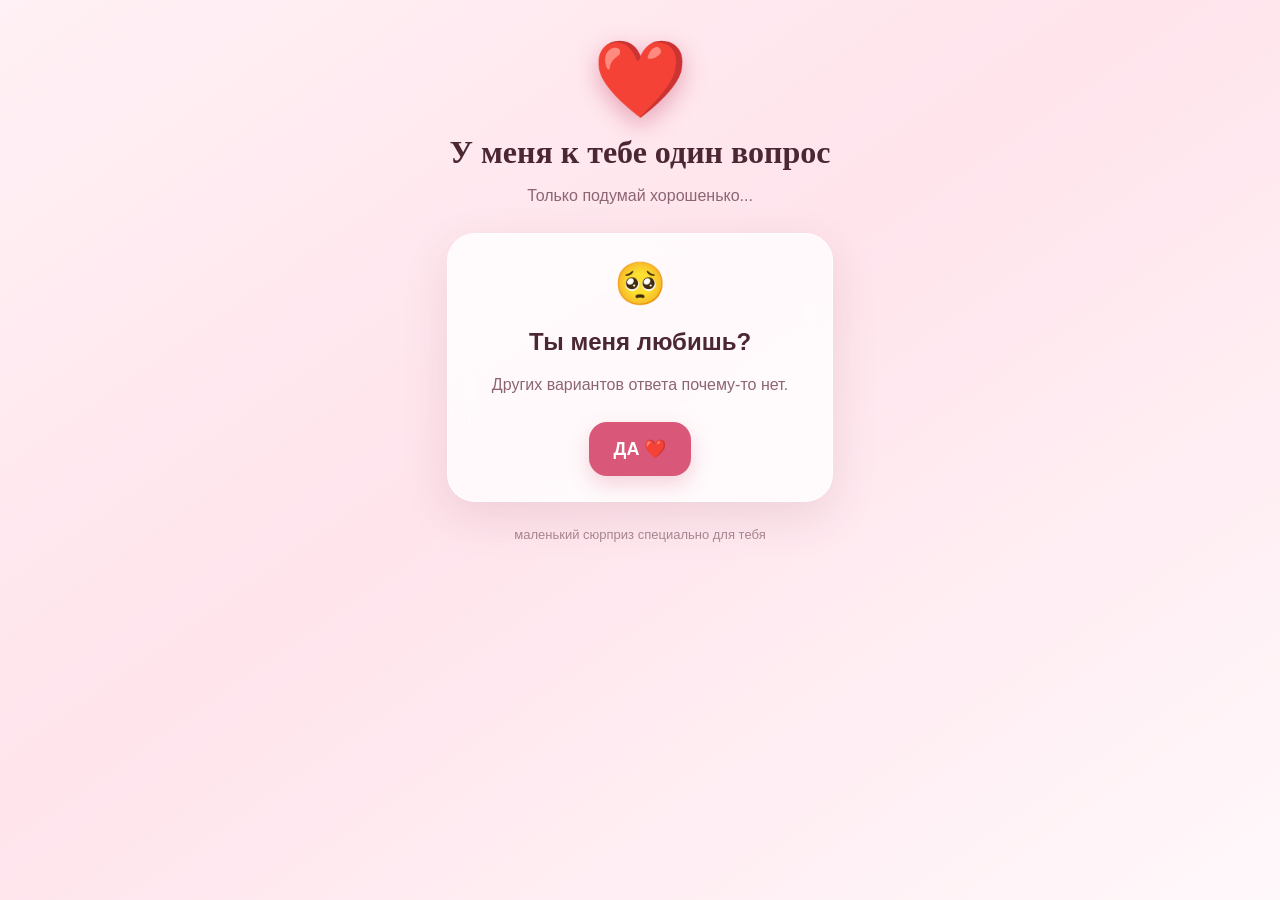
==== index.html.html @ b6ec6334 "Add files via upload" ====
<!DOCTYPE html>
<html lang="ru">
<head>
<meta charset="UTF-8">
<meta name="viewport" content="width=device-width, initial-scale=1.0">
<title>Для тебя ❤️</title>
<style>
*{box-sizing:border-box}
body{
  margin:0; min-height:100vh; font-family:-apple-system,BlinkMacSystemFont,"Segoe UI",sans-serif;
  background:linear-gradient(145deg,#fff1f5,#ffe4ec 45%,#fff8fa);
  color:#4b2633; display:flex; justify-content:center; overflow-x:hidden;
}
.page{width:min(100%,430px);min-height:100vh;padding:35px 22px 60px;text-align:center}
.heart{font-size:76px;animation:pulse 1.5s infinite;filter:drop-shadow(0 8px 12px #e7a1b4)}
@keyframes pulse{50%{transform:scale(1.08)}}
h1{font-family:Georgia,serif;font-size:32px;margin:10px 0}
.subtitle{color:#8d6572;margin-bottom:28px}
.card{
  background:rgba(255,255,255,.78);backdrop-filter:blur(12px);
  border:1px solid rgba(255,255,255,.9);border-radius:28px;
  padding:25px 20px;box-shadow:0 15px 45px rgba(128,55,78,.13)
}
button{
  border:0;border-radius:18px;padding:16px 25px;font-size:18px;font-weight:700;
  cursor:pointer;background:#d95778;color:white;box-shadow:0 8px 20px #d9577840;
  transition:.2s
}
button:active{transform:scale(.96)}
.hidden{display:none}
.gifts{display:grid;gap:14px;margin-top:22px}
.gift{
  padding:20px;border-radius:22px;background:white;text-align:left;cursor:pointer;
  box-shadow:0 8px 25px #7c3d5212;transition:.2s
}
.gift:hover{transform:translateY(-2px)}
.icon{font-size:30px;float:left;margin-right:14px}
.gift b{display:block;font-size:18px;margin-bottom:4px}
.gift span{color:#8d6572;font-size:14px}
.section{margin-top:20px}
.back{background:#f2c1ce;color:#713448;font-size:14px;padding:11px 17px}
.photos{display:grid;grid-template-columns:1fr 1fr;gap:10px}
.photo{
  height:150px;border-radius:18px;background:linear-gradient(135deg,#f3b7c7,#fce7ed);
  display:flex;align-items:center;justify-content:center;font-size:42px;
}
.note{
  font-family:Georgia,serif;font-size:18px;line-height:1.65;text-align:left;
  background:#fffaf1;padding:25px;border-radius:18px;box-shadow:inset 0 0 0 1px #f0dfc8
}
.envelope{font-size:65px;margin:8px}
.player{padding:25px;background:#27151d;color:white;border-radius:22px}
.disc{font-size:70px;animation:spin 4s linear infinite;animation-play-state:paused}
.playing .disc{animation-play-state:running}
@keyframes spin{to{transform:rotate(360deg)}}
.small{font-size:13px;color:#a98792;margin-top:25px}
</style>
</head>
<body>
<div class="page">

<div id="start">
  <div class="heart">❤️</div>
  <h1>У меня к тебе один вопрос</h1>
  <p class="subtitle">Только подумай хорошенько...</p>
  <div class="card">
    <div style="font-size:42px">🥺</div>
    <h2>Ты меня любишь?</h2>
    <p class="subtitle">Других вариантов ответа почему-то нет.</p>
    <button onclick="show('gifts')">ДА ❤️</button>
  </div>
  <p class="small">маленький сюрприз специально для тебя</p>
</div>

<div id="gifts" class="hidden">
  <div class="heart" style="font-size:55px">💗</div>
  <h1>Тогда это всё твоё</h1>
  <p class="subtitle">Я приготовил для тебя три маленьких подарка</p>
  <div class="gifts">
    <div class="gift" onclick="show('photos')">
      <div class="icon">📸</div><b>Наши моменты</b><span>Фотографии, которые я хочу сохранить</span>
    </div>
    <div class="gift" onclick="show('music')">
      <div class="icon">🎵</div><b>Наша песня</b><span>Та самая песня, которая напоминает мне о тебе</span>
    </div>
    <div class="gift" onclick="show('letter')">
      <div class="icon">💌</div><b>Письмо для тебя</b><span>То, что я хочу сказать тебе лично</span>
    </div>
  </div>
</div>

<div id="photos" class="hidden section">
  <h1>Наши моменты 📸</h1>
  <p class="subtitle">Здесь будут ваши фотографии</p>
  <div class="photos">
    <div class="photo">📷</div><div class="photo">💞</div>
    <div class="photo">✨</div><div class="photo">🫶</div>
  </div>
  <br><button class="back" onclick="show('gifts')">← назад к подаркам</button>
</div>

<div id="music" class="hidden section">
  <h1>Наша песня 🎵</h1>
  <p class="subtitle">Здесь будет ваша песня</p>
  <div class="player" id="player">
    <div class="disc">💿</div>
    <h2>Твоя песня</h2>
    <p style="color:#d6b9c2">Нажми play — в настоящей версии здесь будет музыка</p>
    <button onclick="toggleMusic()">▶︎ Play</button>
  </div>
  <br><button class="back" onclick="show('gifts')">← назад к подаркам</button>
</div>

<div id="letter" class="hidden section">
  <div class="envelope">💌</div>
  <h1>Для тебя</h1>
  <div class="note">
    Любовь моя,<br><br>
    это пока только тестовая версия моего маленького сюрприза.
    Но в настоящей версии здесь будет письмо, которое я напишу специально для тебя.
    <br><br>
    Спасибо за то, что ты есть в моей жизни. ❤️
    <br><br>
    Твой человек.
  </div>
  <br><button class="back" onclick="show('gifts')">← назад к подаркам</button>
</div>

</div>
<script>
function show(id){
  ['start','gifts','photos','music','letter'].forEach(x=>document.getElementById(x).classList.add('hidden'));
  document.getElementById(id).classList.remove('hidden');
  window.scrollTo(0,0);
}
function toggleMusic(){
  document.getElementById('player').classList.toggle('playing');
}
</script>
</body>
</html>
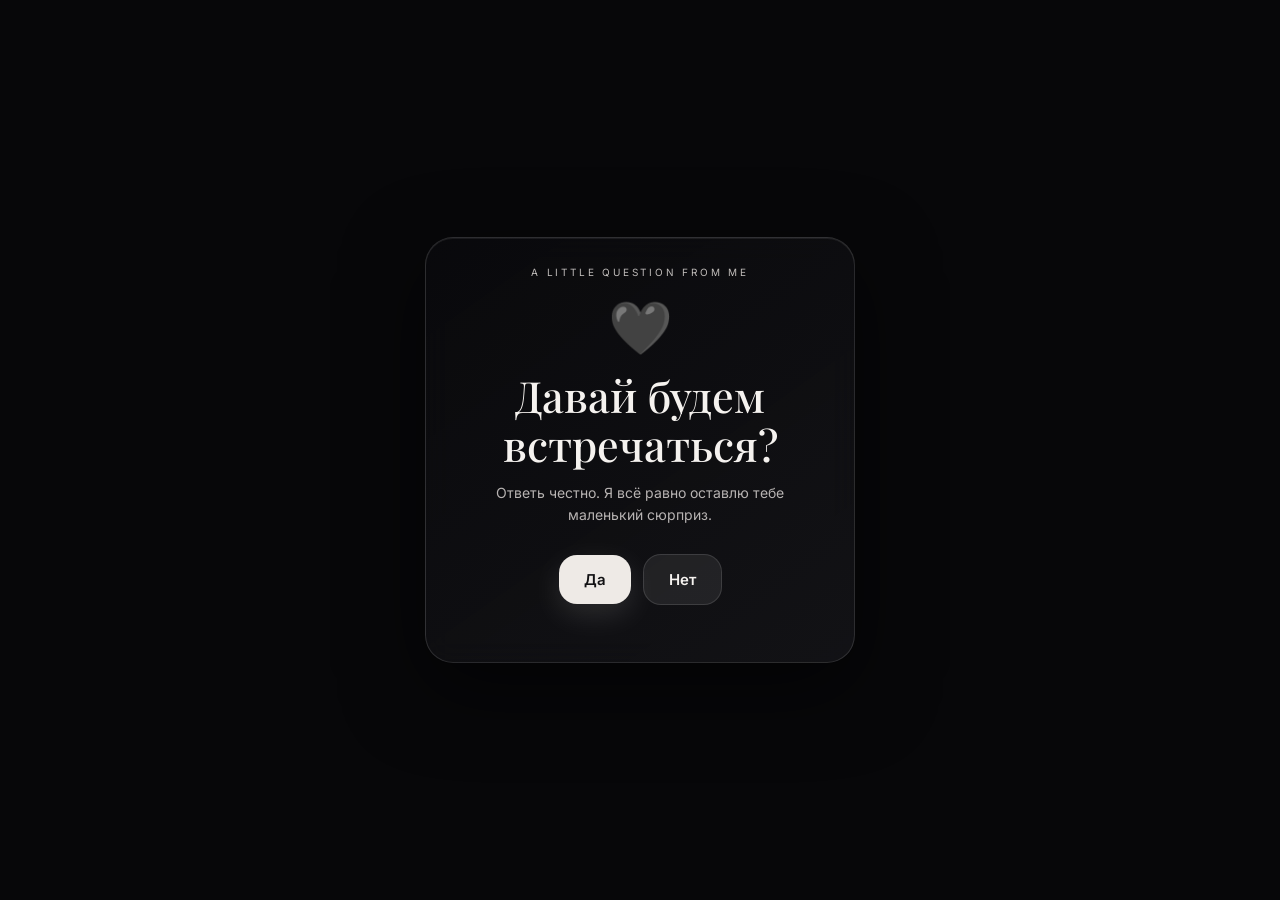
==== commit 295475a7: "Add files via upload" ====
--- a/index.html.html
+++ b/index.html.html
@@ -3,139 +3,112 @@
 <head>
 <meta charset="UTF-8">
 <meta name="viewport" content="width=device-width, initial-scale=1.0">
-<title>Для тебя ❤️</title>
+<title>Для тебя 🖤</title>
+<link rel="preconnect" href="https://fonts.googleapis.com">
+<link rel="preconnect" href="https://fonts.gstatic.com" crossorigin>
+<link href="https://fonts.googleapis.com/css2?family=Caveat:wght@400;500;600;700&family=Inter:wght@400;500;600&family=Playfair+Display:wght@500;600&display=swap" rel="stylesheet">
 <style>
-*{box-sizing:border-box}
-body{
-  margin:0; min-height:100vh; font-family:-apple-system,BlinkMacSystemFont,"Segoe UI",sans-serif;
-  background:linear-gradient(145deg,#fff1f5,#ffe4ec 45%,#fff8fa);
-  color:#4b2633; display:flex; justify-content:center; overflow-x:hidden;
-}
-.page{width:min(100%,430px);min-height:100vh;padding:35px 22px 60px;text-align:center}
-.heart{font-size:76px;animation:pulse 1.5s infinite;filter:drop-shadow(0 8px 12px #e7a1b4)}
-@keyframes pulse{50%{transform:scale(1.08)}}
-h1{font-family:Georgia,serif;font-size:32px;margin:10px 0}
-.subtitle{color:#8d6572;margin-bottom:28px}
-.card{
-  background:rgba(255,255,255,.78);backdrop-filter:blur(12px);
-  border:1px solid rgba(255,255,255,.9);border-radius:28px;
-  padding:25px 20px;box-shadow:0 15px 45px rgba(128,55,78,.13)
-}
-button{
-  border:0;border-radius:18px;padding:16px 25px;font-size:18px;font-weight:700;
-  cursor:pointer;background:#d95778;color:white;box-shadow:0 8px 20px #d9577840;
-  transition:.2s
-}
-button:active{transform:scale(.96)}
-.hidden{display:none}
-.gifts{display:grid;gap:14px;margin-top:22px}
-.gift{
-  padding:20px;border-radius:22px;background:white;text-align:left;cursor:pointer;
-  box-shadow:0 8px 25px #7c3d5212;transition:.2s
-}
-.gift:hover{transform:translateY(-2px)}
-.icon{font-size:30px;float:left;margin-right:14px}
-.gift b{display:block;font-size:18px;margin-bottom:4px}
-.gift span{color:#8d6572;font-size:14px}
-.section{margin-top:20px}
-.back{background:#f2c1ce;color:#713448;font-size:14px;padding:11px 17px}
-.photos{display:grid;grid-template-columns:1fr 1fr;gap:10px}
-.photo{
-  height:150px;border-radius:18px;background:linear-gradient(135deg,#f3b7c7,#fce7ed);
-  display:flex;align-items:center;justify-content:center;font-size:42px;
-}
-.note{
-  font-family:Georgia,serif;font-size:18px;line-height:1.65;text-align:left;
-  background:#fffaf1;padding:25px;border-radius:18px;box-shadow:inset 0 0 0 1px #f0dfc8
-}
-.envelope{font-size:65px;margin:8px}
-.player{padding:25px;background:#27151d;color:white;border-radius:22px}
-.disc{font-size:70px;animation:spin 4s linear infinite;animation-play-state:paused}
-.playing .disc{animation-play-state:running}
-@keyframes spin{to{transform:rotate(360deg)}}
-.small{font-size:13px;color:#a98792;margin-top:25px}
+*{box-sizing:border-box}html,body{margin:0;min-height:100%;background:#070709;color:#f5f2ef}
+body{font-family:Inter,system-ui,sans-serif;overflow-x:hidden}
+body:before{content:"";position:fixed;inset:0;z-index:-3;background:linear-gradient(180deg,rgba(3,3,5,.25),rgba(3,3,5,.9)),url("ghost.jpg") center/cover no-repeat;filter:saturate(.45) contrast(1.08);transform:scale(1.04)}
+body:after{content:"";position:fixed;inset:0;z-index:-2;pointer-events:none;background:radial-gradient(circle at 50% 30%,transparent 0 18%,rgba(0,0,0,.48) 78%),linear-gradient(90deg,rgba(0,0,0,.48),transparent 35%,transparent 65%,rgba(0,0,0,.48))}
+#fog{position:fixed;inset:-20%;z-index:-1;pointer-events:none;opacity:.28;background:radial-gradient(ellipse at 20% 70%,rgba(235,235,240,.18),transparent 34%),radial-gradient(ellipse at 80% 55%,rgba(235,235,240,.13),transparent 31%);filter:blur(24px);animation:fog 18s ease-in-out infinite alternate}
+@keyframes fog{to{transform:translate3d(5%,-2%,0) scale(1.08);opacity:.4}}
+.screen{min-height:100svh;display:flex;align-items:center;justify-content:center;padding:28px 18px;opacity:1;transform:scale(1);transition:opacity .65s ease,transform .65s ease}
+.screen.out{opacity:0;transform:scale(1.04);pointer-events:none}.page{width:min(100%,430px);text-align:center}
+.kicker{text-transform:uppercase;letter-spacing:.28em;font-size:10px;color:#c0bcba;margin-bottom:18px}
+h1{font-family:"Playfair Display",Georgia,serif;font-size:clamp(31px,8vw,43px);line-height:1.15;font-weight:500;margin:0 0 12px}
+.subtitle{color:#b8b4b3;font-size:14px;line-height:1.6;margin:0 auto 28px;max-width:320px}
+.ghost-card{padding:28px 20px 25px;border:1px solid rgba(255,255,255,.13);border-radius:28px;background:linear-gradient(145deg,rgba(10,10,13,.76),rgba(35,35,40,.43));box-shadow:0 25px 80px rgba(0,0,0,.55),inset 0 1px rgba(255,255,255,.07);backdrop-filter:blur(14px)}
+.heart{font-size:52px;display:block;margin-bottom:12px;animation:heartbeat 2.2s ease-in-out infinite}@keyframes heartbeat{0%,100%{transform:scale(1)}50%{transform:scale(1.08)}}
+.buttons{display:flex;gap:12px;justify-content:center;align-items:center;margin-top:25px}
+button{border:0;color:#f5f2ef;font:600 15px Inter,sans-serif;cursor:pointer;touch-action:manipulation}
+.yes,.no{border-radius:18px;padding:15px 25px;transition:all .35s cubic-bezier(.2,.8,.2,1)}
+.yes{background:#eeeae6;color:#121214;box-shadow:0 10px 30px rgba(255,255,255,.12)}.no{background:rgba(255,255,255,.08);border:1px solid rgba(255,255,255,.12)}
+.yes:active,.no:active{transform:scale(.96)}.hint{font-size:11px;color:#858180;margin-top:17px;min-height:15px}
+#dateScreen,#cardsScreen{display:none}.date-grid{display:grid;gap:12px;margin-top:25px}
+.date-btn{width:100%;padding:18px;border-radius:20px;background:rgba(255,255,255,.08);border:1px solid rgba(255,255,255,.13);text-align:left;display:flex;justify-content:space-between;align-items:center}
+.date-btn span:last-child{color:#aaa;font-size:12px}.date-btn.selected{background:rgba(255,255,255,.17);border-color:rgba(255,255,255,.32)}
+.continue{width:100%;margin-top:14px;padding:17px;border-radius:18px;background:#eeeae6;color:#111;opacity:.4;pointer-events:none}.continue.ready{opacity:1;pointer-events:auto}
+.cards{display:grid;gap:14px;margin-top:25px}.card{text-align:left;padding:20px;border-radius:25px;border:1px solid rgba(255,255,255,.13);background:linear-gradient(145deg,rgba(28,28,33,.78),rgba(8,8,10,.68));box-shadow:0 16px 45px rgba(0,0,0,.35);transition:transform .3s ease}.card:active{transform:scale(.985)}
+.card-top{display:flex;align-items:center;gap:14px}.card-icon{width:52px;height:52px;border-radius:16px;display:grid;place-items:center;background:rgba(255,255,255,.09);font-size:24px}
+.card h2{font-size:16px;margin:0 0 5px}.card p{font-size:12px;color:#aaa6a5;margin:0;line-height:1.45}.arrow{margin-left:auto;color:#aaa}
+.player{margin-top:17px;padding:14px;border-radius:18px;background:rgba(0,0,0,.38);border:1px solid rgba(255,255,255,.08)}
+.track{display:flex;align-items:center;gap:11px}.cover{width:42px;height:42px;border-radius:10px;background:linear-gradient(145deg,#27272b,#0c0c0f);display:grid;place-items:center;font-size:19px}
+.track-info{min-width:0;flex:1}.track-title{font-size:12px;white-space:nowrap;overflow:hidden;text-overflow:ellipsis}.track-artist{font-size:10px;color:#929090;margin-top:3px}
+.play{width:38px;height:38px;border-radius:50%;background:#eeeae6;color:#111;display:grid;place-items:center;font-size:14px;padding:0}
+.progress{height:3px;background:rgba(255,255,255,.12);border-radius:10px;margin-top:12px;overflow:hidden}.progress i{display:block;width:0;height:100%;background:#eeeae6}
+.times{display:flex;justify-content:space-between;color:#777;font-size:9px;margin-top:5px}
+.letter-overlay{position:fixed;inset:0;z-index:20;display:none;align-items:center;justify-content:center;padding:20px;background:rgba(3,3,5,.78);backdrop-filter:blur(12px)}
+.letter-overlay.show{display:flex}.letter{width:min(100%,430px);max-height:88svh;overflow:auto;padding:34px 24px 28px;border-radius:28px;background:linear-gradient(145deg,rgba(29,29,34,.96),rgba(10,10,12,.96));border:1px solid rgba(255,255,255,.14);box-shadow:0 30px 100px rgba(0,0,0,.65)}
+.letter-title{font-family:"Playfair Display",Georgia,serif;text-align:center;font-size:21px;margin:0 0 22px}.handwriting{font-family:Caveat,"Comic Sans MS",cursive;font-size:24px;line-height:1.45;color:#eeeae6;white-space:pre-line}
+.close{display:block;margin:25px auto 0;padding:12px 20px;border-radius:15px;background:rgba(255,255,255,.09);border:1px solid rgba(255,255,255,.13)}
 </style>
 </head>
 <body>
-<div class="page">
+<div id="fog"></div>
 
-<div id="start">
-  <div class="heart">❤️</div>
-  <h1>У меня к тебе один вопрос</h1>
-  <p class="subtitle">Только подумай хорошенько...</p>
-  <div class="card">
-    <div style="font-size:42px">🥺</div>
-    <h2>Ты меня любишь?</h2>
-    <p class="subtitle">Других вариантов ответа почему-то нет.</p>
-    <button onclick="show('gifts')">ДА ❤️</button>
-  </div>
-  <p class="small">маленький сюрприз специально для тебя</p>
-</div>
+<section class="screen" id="questionScreen"><div class="page"><div class="ghost-card">
+<div class="kicker">a little question from me</div><span class="heart">🖤</span>
+<h1>Давай будем<br>встречаться?</h1>
+<p class="subtitle">Ответь честно. Я всё равно оставлю тебе маленький сюрприз.</p>
+<div class="buttons"><button class="yes" id="yesBtn">Да</button><button class="no" id="noBtn">Нет</button></div>
+<div class="hint" id="noHint"></div>
+</div></div></section>
 
-<div id="gifts" class="hidden">
-  <div class="heart" style="font-size:55px">💗</div>
-  <h1>Тогда это всё твоё</h1>
-  <p class="subtitle">Я приготовил для тебя три маленьких подарка</p>
-  <div class="gifts">
-    <div class="gift" onclick="show('photos')">
-      <div class="icon">📸</div><b>Наши моменты</b><span>Фотографии, которые я хочу сохранить</span>
-    </div>
-    <div class="gift" onclick="show('music')">
-      <div class="icon">🎵</div><b>Наша песня</b><span>Та самая песня, которая напоминает мне о тебе</span>
-    </div>
-    <div class="gift" onclick="show('letter')">
-      <div class="icon">💌</div><b>Письмо для тебя</b><span>То, что я хочу сказать тебе лично</span>
-    </div>
-  </div>
-</div>
+<section class="screen" id="dateScreen"><div class="page"><div class="ghost-card">
+<div class="kicker">теперь самое важное</div><h1>Предлагаю<br>выбрать дату</h1>
+<p class="subtitle">Выбирай ту, которая тебе нравится.</p>
+<div class="date-grid">
+<button class="date-btn" data-date="28.08.2026"><span>28.08.2026</span><span>♡</span></button>
+<button class="date-btn" data-date="09.08.2026"><span>09.08.2026</span><span>♡</span></button>
+<button class="date-btn" data-date="Свой вариант"><span>Свой вариант</span><span>✎</span></button>
+</div><button class="continue" id="continueBtn">Продолжить</button>
+</div></div></section>
 
-<div id="photos" class="hidden section">
-  <h1>Наши моменты 📸</h1>
-  <p class="subtitle">Здесь будут ваши фотографии</p>
-  <div class="photos">
-    <div class="photo">📷</div><div class="photo">💞</div>
-    <div class="photo">✨</div><div class="photo">🫶</div>
-  </div>
-  <br><button class="back" onclick="show('gifts')">← назад к подаркам</button>
-</div>
+<section class="screen" id="cardsScreen"><div class="page">
+<div class="kicker">для тебя</div><h1>Я кое-что<br>приготовил.</h1><p class="subtitle" id="chosenDateText"></p>
+<div class="cards">
+<article class="card" id="songCard"><div class="card-top"><div class="card-icon">♫</div><div><h2>Эта песня про тебя</h2><p>Нажми, чтобы послушать.</p></div><div class="arrow">›</div></div>
+<div class="player"><div class="track"><div class="cover">♡</div><div class="track-info"><div class="track-title">Ты так красива</div><div class="track-artist">Quest Pistols</div></div><button class="play" id="playBtn">▶</button></div>
+<div class="progress"><i id="progressBar"></i></div><div class="times"><span id="currentTime">0:50</span><span id="duration">—:—</span></div></div></article>
 
-<div id="music" class="hidden section">
-  <h1>Наша песня 🎵</h1>
-  <p class="subtitle">Здесь будет ваша песня</p>
-  <div class="player" id="player">
-    <div class="disc">💿</div>
-    <h2>Твоя песня</h2>
-    <p style="color:#d6b9c2">Нажми play — в настоящей версии здесь будет музыка</p>
-    <button onclick="toggleMusic()">▶︎ Play</button>
-  </div>
-  <br><button class="back" onclick="show('gifts')">← назад к подаркам</button>
-</div>
+<article class="card" id="letterCard"><div class="card-top"><div class="card-icon">✒</div><div><h2>Для тебя</h2><p>Есть кое-что, что я хочу сказать.</p></div><div class="arrow">›</div></div></article>
 
-<div id="letter" class="hidden section">
-  <div class="envelope">💌</div>
-  <h1>Для тебя</h1>
-  <div class="note">
-    Любовь моя,<br><br>
-    это пока только тестовая версия моего маленького сюрприза.
-    Но в настоящей версии здесь будет письмо, которое я напишу специально для тебя.
-    <br><br>
-    Спасибо за то, что ты есть в моей жизни. ❤️
-    <br><br>
-    Твой человек.
-  </div>
-  <br><button class="back" onclick="show('gifts')">← назад к подаркам</button>
-</div>
+<article class="card"><div class="card-top"><div class="card-icon">♡</div><div><h2>Наша дата</h2><p id="dateCardText">Ты выбрала дату.</p></div></div></article>
+</div></div></section>
 
-</div>
+<div class="letter-overlay" id="letterOverlay"><div class="letter"><div class="letter-title">Несколько слов от меня</div><div class="handwriting" id="handwriting"></div><button class="close" id="closeLetter">Закрыть</button></div></div>
+<audio id="audio" src="song.mp3" preload="metadata"></audio>
+
 <script>
-function show(id){
-  ['start','gifts','photos','music','letter'].forEach(x=>document.getElementById(x).classList.add('hidden'));
-  document.getElementById(id).classList.remove('hidden');
-  window.scrollTo(0,0);
-}
-function toggleMusic(){
-  document.getElementById('player').classList.toggle('playing');
-}
+const q=document.getElementById('questionScreen'),d=document.getElementById('dateScreen'),c=document.getElementById('cardsScreen');
+const no=document.getElementById('noBtn'),hint=document.getElementById('noHint');
+let clicks=0;
+const hints=["Ты уверена?","Может, всё-таки да?","Я бы подумал ещё раз…","Нет становится всё меньше.","Кажется, выбора почти не осталось.","Последний шанс 🖤"];
+no.onclick=()=>{clicks++;let s=Math.max(.08,1-clicks*.15);no.style.transform=`scale(${s})`;no.style.opacity=s;no.style.padding=`${Math.max(4,15-clicks*2)}px ${Math.max(6,25-clicks*3)}px`;hint.textContent=hints[Math.min(clicks-1,hints.length-1)];if(clicks>=7){no.style.display="none";hint.textContent="Вот теперь остаётся только один вариант."}};
+document.getElementById('yesBtn').onclick=()=>{q.classList.add('out');setTimeout(()=>{q.style.display="none";d.style.display="flex"},650)};
+
+let selectedDate="";
+document.querySelectorAll('.date-btn').forEach(b=>b.onclick=()=>{selectedDate=b.dataset.date;if(selectedDate==="Свой вариант"){let x=prompt("Какую дату ты хочешь?");if(!x)return;selectedDate=x}document.querySelectorAll('.date-btn').forEach(z=>z.classList.remove('selected'));b.classList.add('selected');document.getElementById('continueBtn').classList.add('ready')});
+document.getElementById('continueBtn').onclick=()=>{document.getElementById('chosenDateText').textContent="Ты выбрала: "+selectedDate;document.getElementById('dateCardText').textContent="Наш день — "+selectedDate;d.classList.add('out');setTimeout(()=>{d.style.display="none";c.style.display="flex"},650)};
+
+const audio=document.getElementById('audio'),play=document.getElementById('playBtn'),bar=document.getElementById('progressBar'),cur=document.getElementById('currentTime'),dur=document.getElementById('duration');let started=false;
+function ft(s){if(!Number.isFinite(s))return"—:—";return Math.floor(s/60)+":"+Math.floor(s%60).toString().padStart(2,"0")}
+play.onclick=e=>{e.stopPropagation();if(!started){audio.currentTime=50;started=true}if(audio.paused){audio.play().then(()=>play.textContent="Ⅱ").catch(()=>alert("Добавь song.mp3 в репозиторий."))}else{audio.pause();play.textContent="▶"}};
+audio.onloadedmetadata=()=>dur.textContent=ft(audio.duration);
+audio.ontimeupdate=()=>{let total=Math.max(1,audio.duration-50),elapsed=Math.max(0,audio.currentTime-50);bar.style.width=Math.min(100,elapsed/total*100)+"%";cur.textContent=ft(audio.currentTime)};
+audio.onended=()=>{play.textContent="▶";started=false};
+document.getElementById('songCard').onclick=e=>{if(!e.target.closest("button"))play.click()};
+
+const text=`Несколько слов от тебя, моя любимая Алина, меняют моё настроение.
+
+Да, ты можешь делать со мной всё что угодно. И завтра может быть и не завтра — я непременно умру, если звук твоего голоса и нежное прикосновение твоих губ не вдохнут в меня жизнь.
+
+До конца дней своих я желал бы тебя и твой красивый голосок. Отдай мне шанс прикоснуться к твоей душе — и я непременно буду оберегать её, как оберегаю своё сердце и разум свой для тебя.`;
+let timer;
+document.getElementById('letterCard').onclick=()=>{document.getElementById('letterOverlay').classList.add('show');let el=document.getElementById('handwriting');el.textContent="";clearInterval(timer);let i=0;timer=setInterval(()=>{el.textContent+=text[i++];if(i>=text.length)clearInterval(timer)},38)};
+document.getElementById('closeLetter').onclick=()=>document.getElementById('letterOverlay').classList.remove('show');
 </script>
 </body>
 </html>
